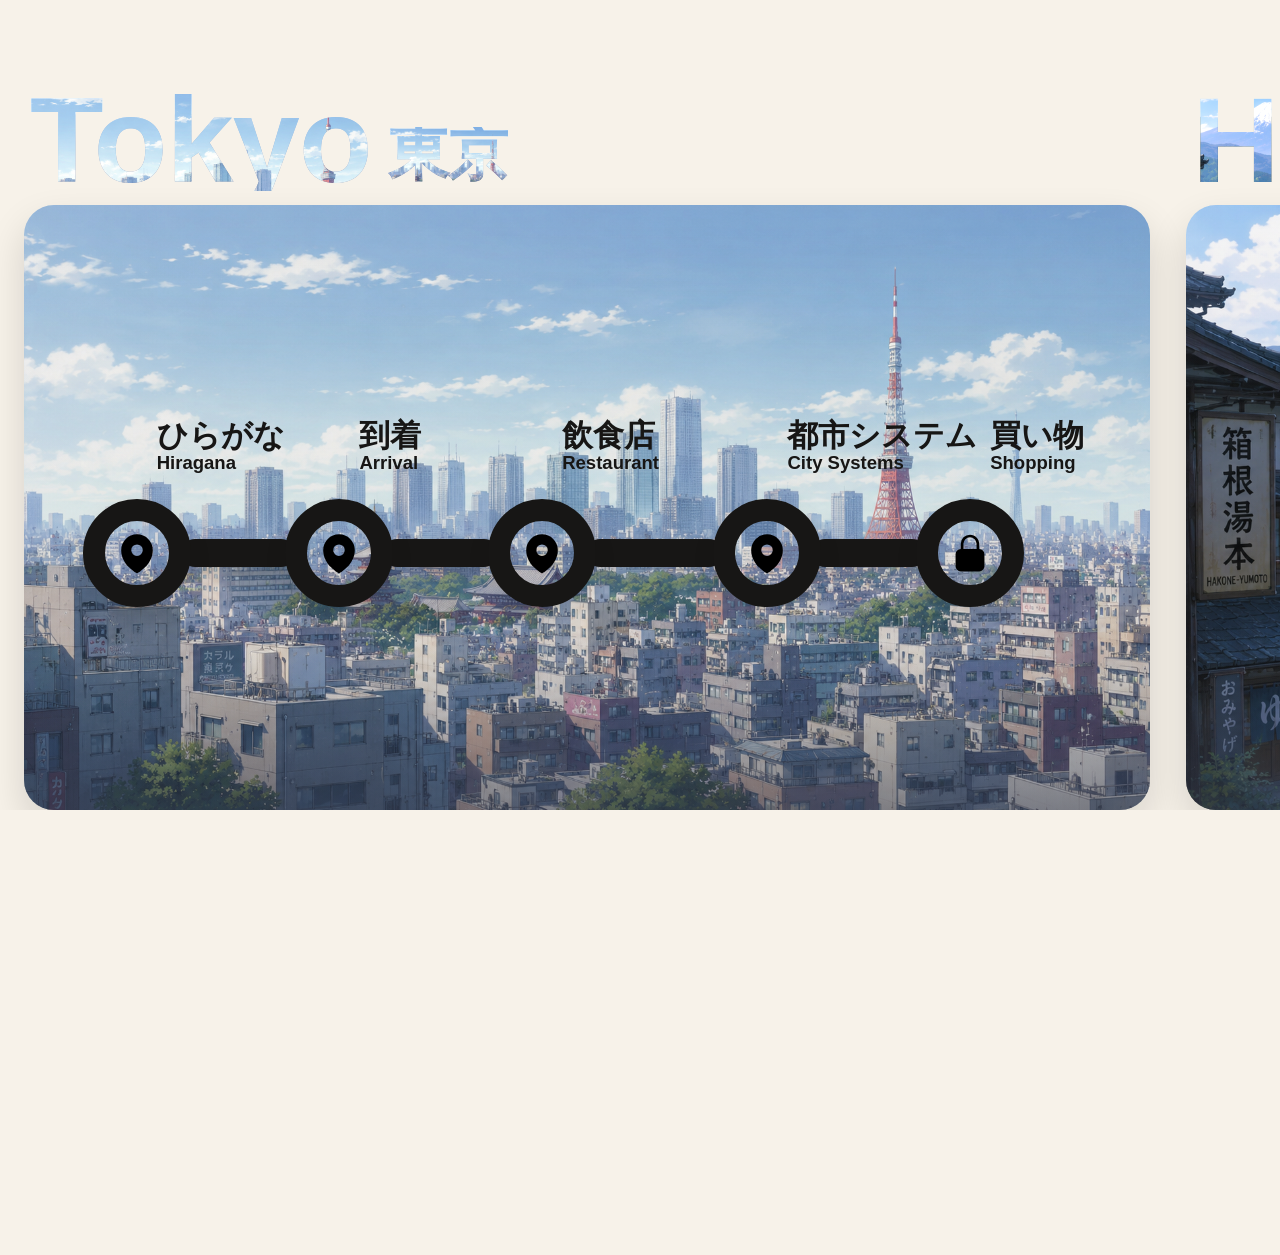
==== apps/web/index.html @ 24645b96 "Initial app import with offline PWA shell" ====
<!DOCTYPE html>
<html lang="en">
  <head>
    <meta charset="UTF-8" />
    <meta name="viewport" content="width=device-width, initial-scale=1.0, viewport-fit=cover" />
    <meta name="theme-color" content="#f6f0e4" />
    <meta name="apple-mobile-web-app-capable" content="yes" />
    <meta name="apple-mobile-web-app-status-bar-style" content="default" />
    <meta name="apple-mobile-web-app-title" content="Japan Study" />
    <link rel="manifest" href="./manifest.webmanifest?v=20260530a" />
    <link rel="apple-touch-icon" href="./icons/icon-192.png" />
    <title>Japanese Study Companion - Restaurant Slice</title>
    <link rel="stylesheet" href="./styles.css?v=20260528e" />
  </head>
  <body>
    <main class="app-shell">
      <section class="screen world-screen" id="worldScreen">
        <div class="world-status hidden" id="worldStatus" role="status" aria-live="polite"></div>
        <section class="world-map-scroll" id="worldMapScroll" aria-label="World map">
          <div class="world-map-track" id="worldMapTrack"></div>
        </section>
        <div class="world-popover-layer" id="worldPopoverLayer" aria-hidden="true"></div>
        <div class="world-modal-layer hidden" id="worldModalLayer" aria-hidden="true">
          <div class="world-modal-backdrop" id="worldModalBackdrop"></div>
          <div class="lesson-picker-modal" id="lessonPickerModal" role="dialog" aria-modal="true" aria-labelledby="lessonPickerTitle">
            <button class="lesson-picker-close" id="lessonPickerClose" type="button" aria-label="Close lesson picker">×</button>
            <div class="lesson-picker-art">
              <img id="lessonPickerImage" class="lesson-picker-image" src="./assets/restaurant-guide-v1.png" alt="Lesson instructor" />
            </div>
            <div class="lesson-picker-content">
              <div class="lesson-picker-header">
                <p id="lessonPickerKicker" class="lesson-picker-kicker">Tokyo / Restaurant</p>
                <h3 id="lessonPickerTitle" class="lesson-picker-title">Food Words</h3>
              </div>
              <div id="lessonPickerList" class="lesson-picker-list" aria-label="Lesson list"></div>
            </div>
          </div>
        </div>
      </section>

      <section class="screen lesson-shell hidden-screen" id="lessonShell">
        <div class="lesson-left" id="lessonLeft">
          <header class="lesson-header">
            <button
              class="lesson-chip lesson-chip-nav"
              id="lessonBackButton"
              type="button"
              aria-label="Back to world map"
            >
              <span class="lesson-chip-back">Back</span>
              <span class="chip-divider">/</span>
              <span id="locationLabel">Restaurant</span>
              <span class="chip-divider">/</span>
              <span id="sublevelLabel">Food Words</span>
            </button>
            <button
              class="progress-cluster"
              id="romajiRevealButton"
              type="button"
              aria-label="Reveal romaji now"
              title="Reveal romaji now"
            >
              <svg class="timer-ring" viewBox="0 0 64 64" aria-hidden="true">
                <circle class="timer-ring-track" cx="32" cy="32" r="26"></circle>
                <circle
                  id="timerProgress"
                  class="timer-ring-progress"
                  cx="32"
                  cy="32"
                  r="26"
                ></circle>
              </svg>
            </button>
          </header>

          <section class="progress-hud" aria-label="Lesson progress">
            <div class="progress-row">
              <div class="progress-track">
                <div id="progressFill" class="progress-fill"></div>
                <div id="progressSpark" class="progress-spark" aria-hidden="true"></div>
              </div>
              <p id="progressCount" class="progress-count">1 / 7</p>
            </div>
          </section>

          <section class="writing-stage" id="writingStage">
            <textarea
              id="answerInput"
              class="answer-input answer-input-invisible"
              rows="6"
              placeholder=""
              autocomplete="off"
              autocorrect="off"
              autocapitalize="off"
              spellcheck="false"
            ></textarea>
          </section>

          <section class="answer-entry">
            <div class="entry-actions">
              <button
                id="choicesToggleButton"
                class="ghost-button icon-button"
                type="button"
                aria-expanded="true"
                aria-label="Hide hints"
                title="Hide hints"
              >
                <span class="icon-button-eye" aria-hidden="true">
                  <svg class="icon-eye-open" xmlns="http://www.w3.org/2000/svg" fill="none" viewBox="0 0 24 24" width="22" height="22" stroke-width="1.9" stroke="currentColor">
                    <path stroke-linecap="round" stroke-linejoin="round" d="M2.036 12.322a1.012 1.012 0 0 1 0-.639C3.423 7.51 7.36 4.5 12 4.5c4.638 0 8.573 3.007 9.963 7.178.07.207.07.431 0 .639C20.577 16.49 16.64 19.5 12 19.5c-4.638 0-8.573-3.007-9.963-7.178Z" />
                    <path stroke-linecap="round" stroke-linejoin="round" d="M15 12a3 3 0 1 1-6 0 3 3 0 0 1 6 0Z" />
                  </svg>
                  <svg class="icon-eye-closed" xmlns="http://www.w3.org/2000/svg" fill="none" viewBox="0 0 24 24" width="22" height="22" stroke-width="1.9" stroke="currentColor">
                    <path stroke-linecap="round" stroke-linejoin="round" d="m3 3 18 18" />
                    <path stroke-linecap="round" stroke-linejoin="round" d="M10.584 10.587a2.25 2.25 0 0 0 3.183 3.181" />
                    <path stroke-linecap="round" stroke-linejoin="round" d="M9.88 5.09A10.94 10.94 0 0 1 12 4.875c4.569 0 8.475 2.954 9.826 7.125a10.476 10.476 0 0 1-2.918 4.522M6.61 6.609A10.944 10.944 0 0 0 2.174 12c1.351 4.171 5.257 7.125 9.826 7.125 1.772 0 3.446-.445 4.91-1.228" />
                  </svg>
                </span>
              </button>
              <button id="submitButton" class="submit-button hidden" type="button">
                Submit
              </button>
            </div>
            <p id="feedback" class="feedback"></p>
          </section>

          <section id="choicesPanel" class="choices-panel" aria-label="Reference answers">
            <div id="choicesGrid" class="choices-grid"></div>
          </section>
        </div>

        <aside class="character-panel">
          <div class="character-frame" id="characterFrame">
            <div class="character-art-shell">
              <img
                class="character-art-image"
                src="./assets/restaurant-guide-v1.png"
                alt="Restaurant guide character"
              />
              <div class="character-overlay">
                <span class="character-tag" id="characterTag">Restaurant Guide</span>
              </div>
            </div>
            <div class="character-dialogue" id="characterDialogue">
              <p id="guidePromptMode" class="guide-prompt-mode">How do you say</p>
              <p id="guideLinePrimary" class="guide-line-primary">Tea</p>
              <p id="guideLineSecondary" class="guide-line-secondary">
                
              </p>
              <div class="guide-support-row">
                <button id="supportAssetButton" class="guide-support-button hidden" type="button">
                  View Menu
                </button>
              </div>
            </div>
          </div>
        </aside>
      </section>

      <div class="support-modal-layer hidden" id="supportModalLayer" aria-hidden="true">
        <div class="support-modal-backdrop" id="supportModalBackdrop"></div>
        <div class="support-modal" id="supportModal" role="dialog" aria-modal="true" aria-labelledby="supportModalTitle">
          <button class="support-modal-close" id="supportModalClose" type="button" aria-label="Close support image">×</button>
          <div class="support-modal-header">
            <p class="support-modal-kicker">Lesson Reference</p>
            <h3 class="support-modal-title" id="supportModalTitle">Restaurant Menu</h3>
          </div>
          <div class="support-modal-body">
            <img id="supportModalImage" class="support-modal-image" src="" alt="" />
          </div>
        </div>
      </div>

      <div id="celebrationLayer" class="celebration-layer" aria-hidden="true">
        <div class="celebration-flash"></div>
        <div id="celebrationConfetti" class="celebration-confetti"></div>
        <div class="celebration-center">
          <p id="celebrationWord" class="celebration-word">やった!</p>
          <p id="celebrationSubword" class="celebration-subword">Nice!</p>
        </div>
        <div class="celebration-mascot-shell">
          <img
            id="celebrationMascot"
            class="celebration-mascot"
            src="./assets/mascots/chibi-celebrate-openarms.png"
            alt=""
          />
        </div>
      </div>
    </main>

    <script src="./app.js?v=20260530a"></script>
  </body>
</html>
---- apps/web/styles.css ----
:root {
  --bg: #f5f0e6;
  --paper: #fbf8f2;
  --ink: #1d1b1a;
  --muted: #6f655b;
  --panel: #141414;
  --panel-soft: #232221;
  --line: #b99653;
  --accent: #c8832a;
  --success: #2d7f52;
  --error: #b6483f;
  --shadow: 0 12px 28px rgba(17, 16, 14, 0.1);
  --shadow-strong: 0 18px 42px rgba(17, 16, 14, 0.16);
}

* {
  box-sizing: border-box;
}

body {
  margin: 0;
  min-height: 100vh;
  min-height: 100dvh;
  font-family: "Hiragino Sans", "Noto Sans JP", "Avenir Next", sans-serif;
  background: #f7f2e9;
  color: var(--ink);
  overflow: hidden;
}

.app-shell {
  height: 100vh;
  height: 100dvh;
  padding: 0;
  position: relative;
}

.screen {
  height: 100%;
}

.hidden-screen {
  display: none !important;
}

.hidden {
  display: none !important;
}

.world-screen {
  display: flex;
  align-items: center;
  overflow: visible;
  animation: screen-fade-in 0.32s ease;
  position: relative;
}

.world-status {
  position: absolute;
  top: 18px;
  left: 50%;
  transform: translateX(-50%);
  z-index: 40;
  max-width: min(780px, calc(100vw - 48px));
  padding: 10px 16px;
  border-radius: 999px;
  background: rgba(255, 250, 240, 0.96);
  border: 2px solid rgba(32, 24, 16, 0.14);
  color: #2f2319;
  font-size: 0.92rem;
  font-weight: 700;
  line-height: 1.25;
  text-align: center;
  box-shadow: 0 12px 30px rgba(58, 44, 27, 0.1);
}

.world-status.warning {
  background: rgba(255, 247, 219, 0.98);
  border-color: rgba(192, 141, 34, 0.26);
}

.world-status.error {
  background: rgba(255, 236, 233, 0.98);
  border-color: rgba(205, 73, 56, 0.26);
}

.world-status.hidden {
  display: none !important;
}

.world-map-scroll {
  width: 100%;
  overflow-x: auto;
  overflow-y: visible;
  scrollbar-width: none;
  -ms-overflow-style: none;
  padding: 0;
  background: transparent;
}

.world-map-scroll::-webkit-scrollbar {
  display: none;
}

.world-popover-layer {
  position: absolute;
  inset: 0;
  pointer-events: none;
  z-index: 10;
}

.world-modal-layer {
  position: absolute;
  inset: 0;
  z-index: 20;
  display: grid;
  place-items: center;
}

.world-modal-layer.hidden {
  display: none;
}

.world-modal-backdrop {
  position: absolute;
  inset: 0;
  background: rgba(20, 18, 16, 0.22);
  backdrop-filter: blur(3px);
}

.lesson-picker-modal {
  position: relative;
  width: min(980px, calc(100vw - 72px));
  max-height: min(76vh, 760px);
  display: grid;
  grid-template-columns: minmax(240px, 0.78fr) minmax(0, 1fr);
  border-radius: 28px;
  overflow: hidden;
  border: 5px solid #171615;
  background: #fbf8f1;
  box-shadow: 0 24px 52px rgba(17, 16, 14, 0.22);
}

.lesson-picker-close {
  position: absolute;
  top: 14px;
  right: 14px;
  width: 36px;
  height: 36px;
  border: none;
  border-radius: 999px;
  background: rgba(20, 19, 18, 0.78);
  color: #fff;
  font-size: 1.4rem;
  line-height: 1;
  cursor: pointer;
  z-index: 2;
}

.lesson-picker-close:hover,
.lesson-picker-close:focus-visible {
  background: rgba(20, 19, 18, 0.92);
  outline: none;
  transform: translateY(-1px);
}

.lesson-picker-art {
  position: relative;
  min-height: 100%;
  background:
    radial-gradient(circle at 66% 22%, rgba(255, 214, 138, 0.34), transparent 26%),
    linear-gradient(180deg, rgba(34, 30, 41, 0.8), rgba(16, 13, 11, 0.86)),
    linear-gradient(135deg, #463629 0%, #1f1815 42%, #0d0d0d 100%);
}

.lesson-picker-image {
  display: block;
  width: 100%;
  height: 100%;
  object-fit: cover;
}

.lesson-picker-content {
  display: flex;
  flex-direction: column;
  min-height: 0;
  padding: 22px 22px 20px;
}

.lesson-picker-header {
  padding-right: 42px;
  margin-bottom: 14px;
}

.lesson-picker-kicker {
  margin: 0 0 6px;
  font-size: 0.82rem;
  font-weight: 800;
  letter-spacing: 0.08em;
  text-transform: uppercase;
  color: rgba(29, 27, 26, 0.54);
}

.lesson-picker-title {
  margin: 0;
  font-size: clamp(1.6rem, 2.6vw, 2.2rem);
  line-height: 0.96;
  font-weight: 900;
  color: #171615;
}

.lesson-picker-list {
  display: flex;
  flex-direction: column;
  gap: 10px;
  min-height: 0;
  overflow-y: auto;
  padding-right: 4px;
}

.lesson-picker-list::-webkit-scrollbar {
  width: 8px;
}

.lesson-picker-list::-webkit-scrollbar-thumb {
  background: rgba(23, 22, 21, 0.24);
  border-radius: 999px;
}

.support-modal-layer {
  position: absolute;
  inset: 0;
  z-index: 24;
  display: grid;
  place-items: center;
}

.support-modal-backdrop {
  position: absolute;
  inset: 0;
  background: rgba(17, 16, 14, 0.42);
  backdrop-filter: blur(3px);
}

.support-modal {
  position: relative;
  width: min(920px, calc(100vw - 72px));
  max-height: min(86vh, 920px);
  border-radius: 26px;
  border: 4px solid #171615;
  background: #fbf8f1;
  box-shadow: 0 24px 52px rgba(17, 16, 14, 0.24);
  overflow: hidden;
  display: flex;
  flex-direction: column;
}

.support-modal-close {
  position: absolute;
  top: 12px;
  right: 12px;
  width: 38px;
  height: 38px;
  border: none;
  border-radius: 999px;
  background: rgba(23, 22, 21, 0.9);
  color: #fff;
  font-size: 1.5rem;
  line-height: 1;
  cursor: pointer;
  z-index: 2;
}

.support-modal-close:hover,
.support-modal-close:focus-visible {
  background: #171615;
  transform: translateY(-1px);
  outline: none;
}

.support-modal-header {
  padding: 18px 18px 0;
}

.support-modal-kicker {
  margin: 0 0 6px;
  font-size: 0.74rem;
  font-weight: 800;
  letter-spacing: 0.08em;
  text-transform: uppercase;
  color: rgba(29, 27, 26, 0.48);
}

.support-modal-title {
  margin: 0;
  font-size: 1.4rem;
  line-height: 1;
  font-weight: 900;
  color: #171615;
}

.support-modal-body {
  min-height: 0;
  overflow: auto;
  padding: 18px;
}

.support-modal-body::-webkit-scrollbar {
  width: 10px;
}

.support-modal-body::-webkit-scrollbar-thumb {
  background: rgba(23, 22, 21, 0.24);
  border-radius: 999px;
}

.support-modal-image {
  display: block;
  width: 100%;
  height: auto;
  border-radius: 18px;
  border: 3px solid #171615;
  background: #fff;
}

.lesson-level-row {
  width: 100%;
  min-height: 74px;
  border-radius: 18px;
  border: 3px solid #171615;
  background: #fffdf8;
  display: grid;
  grid-template-columns: 44px minmax(0, 1fr) auto;
  align-items: center;
  gap: 12px;
  padding: 10px 14px 10px 10px;
  text-align: left;
  box-shadow: 0 6px 0 rgba(23, 22, 21, 0.1);
}

.lesson-level-row.is-available {
  cursor: pointer;
  transition: transform 0.14s ease, box-shadow 0.16s ease, background 0.16s ease;
}

.lesson-level-row.is-available:hover,
.lesson-level-row.is-available:focus-visible,
.lesson-level-row.is-completed:hover,
.lesson-level-row.is-completed:focus-visible {
  transform: translateY(-1px);
  box-shadow: 0 10px 20px rgba(17, 16, 14, 0.12);
  outline: none;
}

.lesson-level-row.is-completed {
  cursor: pointer;
}

.lesson-level-row.is-locked {
  opacity: 0.52;
}

.lesson-level-check {
  width: 30px;
  height: 30px;
  border-radius: 50%;
  border: 3px solid #171615;
  display: grid;
  place-items: center;
  font-size: 1rem;
  font-weight: 900;
  color: transparent;
  background: #fffdf8;
}

.lesson-level-row.is-completed .lesson-level-check {
  background: #171615;
  color: #fff;
}

.lesson-level-row.is-locked .lesson-level-check::before {
  content: "•";
  color: #171615;
  font-size: 1.2rem;
  line-height: 1;
}

.lesson-level-copy {
  min-width: 0;
}

.lesson-level-title {
  display: block;
  font-size: 1rem;
  font-weight: 900;
  color: #171615;
}

.lesson-level-summary {
  display: block;
  margin-top: 2px;
  font-size: 0.8rem;
  line-height: 1.2;
  color: rgba(29, 27, 26, 0.62);
}

.lesson-level-meta {
  font-size: 0.74rem;
  font-weight: 800;
  letter-spacing: 0.08em;
  text-transform: uppercase;
  color: rgba(29, 27, 26, 0.48);
}

.world-map-track {
  width: max-content;
  display: flex;
  gap: 36px;
  align-items: center;
  padding: 0 36px 0 24px;
  background: transparent;
}

.city-column {
  width: min(1240px, 88vw);
  min-width: 920px;
  flex: 0 0 auto;
  display: flex;
  flex-direction: column;
  gap: 14px;
}

.city-title-banner {
  padding: 0 0 0 6px;
}

.city-title-mask {
  margin: 0;
  display: flex;
  align-items: flex-end;
  gap: 16px;
  font-weight: 900;
  line-height: 0.84;
  letter-spacing: -0.03em;
}

.city-title-latin,
.city-title-jp {
  display: inline-block;
  background-image: var(--city-scene);
  background-size: 130% 130%;
  background-position: center top;
  -webkit-background-clip: text;
  background-clip: text;
  color: transparent;
  filter: saturate(1.22) brightness(1.08);
}

.city-column.has-art .city-title-latin,
.city-column.has-art .city-title-jp {
  background-image: var(--city-scene-image), var(--city-scene);
  background-size: 136% auto, 130% 130%;
  background-position: center 16%, center top;
  filter: saturate(1.08) brightness(1.06);
}

.city-title-latin {
  font-size: clamp(4.9rem, 9.4vw, 7.8rem);
}

.city-title-jp {
  font-size: clamp(2.55rem, 4.8vw, 4rem);
  padding-bottom: 0.19em;
}

.city-stage {
  position: relative;
  --route-y: 57.5%;
  --stop-size: 108px;
  width: 100%;
  aspect-ratio: 1.86 / 1;
  overflow: visible;
  background: transparent;
}

.city-stage-scene {
  position: absolute;
  inset: 0;
  border-radius: 30px;
  overflow: hidden;
  box-shadow: 0 18px 38px rgba(17, 16, 14, 0.14);
  background: var(--city-scene);
  pointer-events: none;
}

.city-column.has-art .city-stage-scene {
  background-image: var(--city-scene-image), var(--city-scene);
  background-size: cover, cover;
  background-position: center, center;
}

.city-stage-scene::before {
  content: "";
  position: absolute;
  inset: 0;
  background:
    linear-gradient(180deg, rgba(255, 255, 255, 0.08) 0%, rgba(255, 255, 255, 0) 22%),
    linear-gradient(180deg, rgba(5, 8, 14, 0.02) 0%, rgba(5, 8, 14, 0.16) 100%);
  pointer-events: none;
}

.city-stage-scene::after {
  content: "";
  position: absolute;
  inset: auto 0 0;
  height: 34%;
  background:
    linear-gradient(180deg, rgba(64, 78, 106, 0) 0%, rgba(64, 78, 106, 0.18) 18%, rgba(55, 63, 84, 0.46) 58%, rgba(56, 63, 82, 0.74) 100%);
  pointer-events: none;
}

.city-stage-image {
  position: absolute;
  inset: 0;
}

.city-stage-image::before,
.city-stage-image::after {
  content: "";
  position: absolute;
  pointer-events: none;
}

.city-column.has-art .city-stage-image::before,
.city-column.has-art .city-stage-image::after {
  display: none;
}

.theme-tokyo .city-stage-image::before {
  left: 4%;
  right: 4%;
  bottom: 0;
  height: 42%;
  background:
    linear-gradient(180deg, rgba(91, 108, 142, 0) 0%, rgba(91, 108, 142, 0.36) 30%, rgba(76, 88, 113, 0.86) 100%),
    linear-gradient(90deg,
      transparent 0%,
      rgba(92, 101, 125, 0.95) 0% 4%,
      transparent 4% 5.2%,
      rgba(95, 105, 128, 0.94) 5.2% 10.8%,
      transparent 10.8% 12.4%,
      rgba(103, 112, 136, 0.96) 12.4% 17.8%,
      transparent 17.8% 19.4%,
      rgba(92, 102, 126, 0.92) 19.4% 25%,
      transparent 25% 26.4%,
      rgba(115, 125, 149, 0.94) 26.4% 31.8%,
      transparent 31.8% 33.2%,
      rgba(97, 107, 131, 0.94) 33.2% 38.8%,
      transparent 38.8% 40.2%,
      rgba(108, 117, 142, 0.94) 40.2% 46%,
      transparent 46% 47.2%,
      rgba(98, 109, 133, 0.96) 47.2% 54%,
      transparent 54% 55.4%,
      rgba(104, 113, 138, 0.96) 55.4% 61.8%,
      transparent 61.8% 63.2%,
      rgba(95, 106, 130, 0.96) 63.2% 69%,
      transparent 69% 70.2%,
      rgba(108, 118, 142, 0.94) 70.2% 76.8%,
      transparent 76.8% 78.2%,
      rgba(99, 108, 132, 0.96) 78.2% 84.2%,
      transparent 84.2% 85.6%,
      rgba(112, 121, 146, 0.94) 85.6% 91%,
      transparent 91% 92.4%,
      rgba(97, 108, 131, 0.94) 92.4% 100%);
  opacity: 0.92;
}

.theme-tokyo.has-art .city-stage-scene::before,
.theme-hakone.has-art .city-stage-scene::before {
  background:
    linear-gradient(180deg, rgba(255, 255, 255, 0.06) 0%, rgba(255, 255, 255, 0) 24%),
    linear-gradient(180deg, rgba(5, 8, 14, 0.02) 0%, rgba(5, 8, 14, 0.08) 100%);
}

.theme-tokyo.has-art .city-stage-scene::after,
.theme-hakone.has-art .city-stage-scene::after {
  height: 30%;
  background:
    linear-gradient(180deg, rgba(64, 78, 106, 0) 0%, rgba(64, 78, 106, 0.1) 28%, rgba(55, 63, 84, 0.28) 58%, rgba(56, 63, 82, 0.54) 100%);
}

.theme-tokyo .city-stage-image::after {
  right: 16%;
  top: 7%;
  width: 88px;
  height: 56%;
  background:
    linear-gradient(180deg, rgba(255, 220, 190, 0.92) 0%, rgba(231, 134, 108, 0.96) 36%, rgba(201, 78, 78, 0.96) 100%);
  clip-path: polygon(50% 0%, 66% 18%, 60% 18%, 78% 42%, 66% 42%, 88% 100%, 12% 100%, 34% 42%, 22% 42%, 40% 18%, 34% 18%);
  filter: drop-shadow(0 10px 16px rgba(183, 94, 85, 0.22));
  opacity: 0.82;
}

.theme-hakone .city-stage-image::before {
  left: -4%;
  right: -2%;
  bottom: 12%;
  height: 48%;
  background:
    linear-gradient(180deg, rgba(74, 91, 88, 0) 0%, rgba(74, 91, 88, 0.12) 18%, rgba(52, 66, 59, 0.7) 100%);
  clip-path: polygon(0% 100%, 0% 72%, 12% 56%, 22% 66%, 34% 42%, 50% 62%, 67% 34%, 83% 58%, 100% 44%, 100% 100%);
}

.theme-hakone .city-stage-image::after {
  left: 7%;
  bottom: 6%;
  width: 132px;
  height: 58%;
  border-radius: 8px 8px 16px 16px;
  background:
    linear-gradient(180deg, rgba(37, 38, 41, 0.92), rgba(26, 30, 31, 0.96)),
    linear-gradient(90deg, rgba(255,255,255,0.1), transparent 30%);
  box-shadow: 18px -10px 0 -12px rgba(39, 41, 44, 0.94);
  opacity: 0.82;
}

.theme-tokyo {
  --city-scene:
    radial-gradient(circle at 16% 18%, rgba(255, 255, 255, 0.86), transparent 10%),
    radial-gradient(circle at 34% 15%, rgba(255, 255, 255, 0.6), transparent 9%),
    linear-gradient(180deg, #94cafd 0%, #dceeff 18%, #a9c2df 19%, #8a9ebf 42%, #9096b0 57%, #818aa2 69%, #7d88a3 100%);
}

.theme-hakone {
  --city-scene:
    radial-gradient(circle at 22% 16%, rgba(255, 240, 210, 0.56), transparent 11%),
    linear-gradient(180deg, #9cc8f3 0%, #d8ebff 26%, #748f8d 27%, #4c5f55 48%, #23312a 75%, #101614 100%);
}

.theme-kyoto {
  --city-scene:
    radial-gradient(circle at 20% 18%, rgba(255, 232, 189, 0.48), transparent 11%),
    linear-gradient(180deg, #c0dbff 0%, #ebf3ff 28%, #7f8d93 29%, #6a5d59 52%, #4d413e 76%, #271f21 100%);
}

.theme-hiroshima {
  --city-scene:
    radial-gradient(circle at 18% 16%, rgba(255, 231, 201, 0.44), transparent 11%),
    linear-gradient(180deg, #b6d2f0 0%, #edf4fb 26%, #8aa1a5 27%, #6a7773 49%, #4d514c 78%, #232121 100%);
}

.theme-nara {
  --city-scene:
    radial-gradient(circle at 18% 18%, rgba(255, 240, 190, 0.48), transparent 11%),
    linear-gradient(180deg, #b4d2ef 0%, #edf5fd 28%, #90a284 29%, #657357 48%, #4e5946 76%, #242522 100%);
}

.theme-osaka {
  --city-scene:
    radial-gradient(circle at 22% 18%, rgba(255, 228, 196, 0.45), transparent 10%),
    linear-gradient(180deg, #b2d4fb 0%, #eef6ff 25%, #7b859f 26%, #6d7286 49%, #5d5361 73%, #2b252d 100%);
}

.city-route {
  position: absolute;
  inset: 0;
  z-index: 1;
  pointer-events: none;
}

.city-route-segment {
  position: absolute;
  top: var(--route-y);
  height: 28px;
  transform: translateY(-50%);
  border-radius: 999px;
  background: #171615;
  box-shadow: 0 8px 16px rgba(17, 16, 14, 0.14);
  pointer-events: none;
}

.city-stop {
  position: absolute;
  left: var(--stop-x);
  top: var(--route-y);
  transform: translate(-50%, -50%);
  width: 0;
  height: 0;
  z-index: 2;
}

.city-stop-label {
  position: absolute;
  left: 20px;
  bottom: calc(var(--stop-size) / 2 + 26px);
  min-width: 196px;
  color: #171615;
  text-shadow: 0 2px 10px rgba(255, 255, 255, 0.18);
  pointer-events: none;
}

.city-stop-jp,
.city-stop-en {
  display: block;
}

.city-stop-jp {
  font-size: clamp(1.9rem, 2.45vw, 2.8rem);
  font-weight: 900;
  line-height: 0.94;
}

.city-stop-en {
  font-size: clamp(0.95rem, 1.45vw, 1.2rem);
  font-weight: 800;
  line-height: 1;
  margin-top: 4px;
}

.city-stop-trigger {
  position: absolute;
  left: 50%;
  top: 50%;
  width: var(--stop-size);
  height: var(--stop-size);
  transform: translate(-50%, -50%);
  border-radius: 50%;
  border: 22px solid #171615;
  background: transparent;
  display: grid;
  place-items: center;
  box-shadow: 0 10px 22px rgba(17, 16, 14, 0.1);
}

.city-stop-trigger.is-available,
.city-stop-trigger.is-preview {
  cursor: pointer;
  transition: transform 0.16s ease, box-shadow 0.16s ease, border-color 0.16s ease;
}

.city-stop-trigger.is-available:hover,
.city-stop-trigger.is-available:focus-visible,
.city-stop-trigger.is-preview:hover,
.city-stop-trigger.is-preview:focus-visible {
  transform: translate(-50%, -50%) translateY(-2px);
  box-shadow: 0 14px 28px rgba(17, 16, 14, 0.16);
  border-color: #242220;
  outline: none;
}

.stop-icon-svg {
  display: block;
  width: 48px;
  height: 48px;
}

.stop-icon-pin {
  width: 46px;
  height: 46px;
}

.stop-icon-lock {
  width: 42px;
  height: 42px;
}

.city-stop.is-expanded .city-stop-trigger {
  transform: translate(-50%, -50%) scale(1.02);
  box-shadow: 0 14px 28px rgba(17, 16, 14, 0.18);
}

.city-stop-menu {
  position: absolute;
  width: 332px;
  display: flex;
  flex-direction: column;
  padding: 18px 18px 16px;
  border: 5px solid #171615;
  border-radius: 24px;
  background: rgba(251, 249, 244, 0.98);
  box-shadow: 0 10px 22px rgba(17, 16, 14, 0.12);
  z-index: 4;
  overflow: visible;
  pointer-events: auto;
}

.city-stop-menu::before {
  content: "";
  position: absolute;
  left: 26px;
  top: -24px;
  width: 34px;
  height: 34px;
  background: rgba(251, 249, 244, 0.98);
  border-top: 5px solid #171615;
  border-left: 5px solid #171615;
  transform: rotate(45deg);
}

.city-stop-menu::after {
  content: "";
  position: absolute;
  left: 42px;
  top: -14px;
  width: 26px;
  height: 22px;
  background: #f4ead8;
  border-radius: 50%;
  opacity: 0.5;
}

.city-stop-menu-body {
  display: flex;
  flex-direction: column;
  gap: 10px;
  max-height: min(320px, 52vh);
  overflow-y: auto;
  overscroll-behavior: contain;
  scrollbar-width: thin;
  scrollbar-color: rgba(23, 22, 21, 0.28) transparent;
}

.city-stop-menu-row {
  display: flex;
  align-items: center;
  gap: 10px;
  position: relative;
  z-index: 1;
  min-height: 42px;
  transform: rotate(-1deg);
}

.city-stop-menu-row:nth-child(even) {
  transform: rotate(1deg);
}

.city-stop-menu-row::before {
  content: "";
  width: 10px;
  height: 10px;
  border-radius: 50%;
  background: #171615;
  flex: 0 0 auto;
  box-shadow: 0 0 0 3px rgba(23, 22, 21, 0.08);
}

.city-stop-menu-row.is-first::before {
  width: 12px;
  height: 12px;
}

.city-stop-menu-row.is-last::before {
  opacity: 0.86;
}

.city-stop-menu-node {
  display: none;
}

.sublevel-menu-item {
  width: 100%;
  border: 4px solid #1f1f1f;
  border-radius: 16px;
  background: #fffdf8;
  min-height: 42px;
  display: flex;
  align-items: center;
  justify-content: space-between;
  gap: 8px;
  padding: 0 14px;
  font-size: 0.76rem;
  font-weight: 800;
  color: #1f1f1f;
  box-shadow: 0 3px 0 rgba(23, 22, 21, 0.12);
}

.sublevel-menu-item.is-available {
  cursor: pointer;
  transition: transform 0.14s ease, box-shadow 0.16s ease;
}

.sublevel-menu-item.is-available:hover,
.sublevel-menu-item.is-available:focus-visible {
  transform: translateY(-1px) scale(1.01);
  box-shadow: 0 7px 14px rgba(17, 16, 14, 0.12);
  outline: none;
}

.sublevel-menu-item.is-locked,
.sublevel-menu-item.is-preview {
  opacity: 0.8;
}

.sublevel-menu-state {
  font-size: 0.62rem;
  letter-spacing: 0.08em;
  text-transform: uppercase;
  color: rgba(31, 31, 31, 0.52);
}

.lesson-shell {
  display: grid;
  grid-template-columns: minmax(0, 1.55fr) minmax(320px, 0.9fr);
  gap: 14px;
  height: 100%;
  align-items: stretch;
  transition: filter 0.28s ease, transform 0.28s ease;
  position: relative;
  padding: 12px;
}

.lesson-left,
.character-frame {
  border-radius: 22px;
  overflow: hidden;
  box-shadow: var(--shadow);
  transition:
    transform 0.24s ease,
    box-shadow 0.24s ease,
    border-color 0.24s ease,
    background-color 0.24s ease;
}

.lesson-left {
  background: transparent;
  display: flex;
  flex-direction: column;
  min-height: 0;
  padding: 16px 16px 12px;
  box-shadow: none;
}

.lesson-header {
  display: flex;
  justify-content: space-between;
  gap: 10px;
  align-items: flex-start;
}

.progress-hud {
  margin-top: 8px;
  margin-bottom: 4px;
}

.progress-row {
  display: flex;
  align-items: center;
  justify-content: space-between;
  gap: 14px;
}

.progress-count {
  margin: 0;
  font-size: 0.82rem;
  font-weight: 800;
  color: rgba(29, 27, 26, 0.72);
  white-space: nowrap;
}

.progress-track {
  position: relative;
  flex: 1;
  height: 12px;
  border-radius: 999px;
  overflow: hidden;
  background:
    linear-gradient(180deg, rgba(29, 27, 26, 0.08), rgba(29, 27, 26, 0.14));
  box-shadow: inset 0 1px 2px rgba(17, 16, 14, 0.08);
}

.progress-fill {
  position: absolute;
  inset: 0 auto 0 0;
  width: 0;
  border-radius: 999px;
  background:
    linear-gradient(90deg, #ffb146 0%, #ff8744 34%, #ff5f59 62%, #ffcf6f 100%);
  box-shadow:
    0 0 0 1px rgba(255, 214, 125, 0.16),
    0 0 18px rgba(255, 143, 68, 0.22);
  transition: width 0.34s cubic-bezier(0.2, 0.9, 0.2, 1);
}

.progress-fill::after {
  content: "";
  position: absolute;
  inset: 0;
  background:
    linear-gradient(120deg, transparent 0%, rgba(255, 255, 255, 0.34) 38%, transparent 58%);
  animation: progress-sheen 2.2s linear infinite;
}

.progress-spark {
  position: absolute;
  top: 50%;
  left: 0;
  width: 20px;
  height: 20px;
  border-radius: 50%;
  background: radial-gradient(circle, rgba(255, 245, 187, 0.92) 0%, rgba(255, 215, 108, 0.48) 42%, transparent 70%);
  transform: translateY(-50%);
  transition: left 0.34s cubic-bezier(0.2, 0.9, 0.2, 1);
  pointer-events: none;
}

.lesson-chip {
  display: inline-flex;
  align-items: center;
  gap: 10px;
  background: #111;
  color: #fff;
  padding: 7px 12px;
  border-radius: 999px;
  font-size: clamp(0.74rem, 0.9vw, 0.86rem);
  letter-spacing: 0.02em;
  border: none;
}

.lesson-chip-nav {
  cursor: pointer;
  max-width: min(48vw, 340px);
  white-space: nowrap;
  overflow: hidden;
  text-overflow: ellipsis;
}

.lesson-chip-nav:hover,
.lesson-chip-nav:focus-visible {
  background: #1c1b1a;
  outline: none;
  transform: translateY(-1px);
}

.lesson-chip-back {
  font-weight: 700;
  opacity: 0.92;
}

.chip-divider {
  opacity: 0.45;
}

.progress-cluster {
  display: flex;
  align-items: center;
  justify-content: center;
  width: 42px;
  height: 42px;
  padding: 0;
  border: none;
  background: transparent;
  cursor: pointer;
  border-radius: 999px;
  transition: transform 0.16s ease, filter 0.16s ease, opacity 0.16s ease;
}

.progress-cluster:hover,
.progress-cluster:focus-visible {
  transform: scale(1.05);
  outline: none;
  filter: brightness(1.02);
}

.progress-cluster.is-revealed {
  opacity: 0.72;
}

.timer-ring {
  width: 42px;
  height: 42px;
  transform: rotate(-90deg);
}

.timer-ring-track,
.timer-ring-progress {
  fill: none;
  stroke-width: 5;
}

.timer-ring-track {
  stroke: rgba(29, 27, 26, 0.15);
}

.timer-ring-progress {
  stroke: var(--accent);
  stroke-linecap: round;
  stroke-dasharray: 163.36;
  stroke-dashoffset: 0;
  transition: stroke-dashoffset 0.12s linear, stroke 0.2s ease, filter 0.2s ease;
}

.writing-stage {
  flex: 1;
  min-height: 0;
  position: relative;
  display: flex;
  align-items: center;
  justify-content: center;
  margin: 4px 0 2px;
  transition: transform 0.24s ease, filter 0.24s ease;
}

.celebration-layer {
  position: absolute;
  inset: 0;
  z-index: 30;
  pointer-events: none;
  opacity: 0;
}

.celebration-flash {
  position: absolute;
  inset: 0;
  opacity: 0;
}

.celebration-confetti {
  position: absolute;
  inset: 0;
  overflow: hidden;
}

.celebration-center {
  position: absolute;
  top: 50%;
  left: 50%;
  transform: translate(-50%, -52%) scale(0.72);
  text-align: center;
  filter: drop-shadow(0 16px 26px rgba(0, 0, 0, 0.22));
}

.celebration-word,
.celebration-subword {
  margin: 0;
}

.celebration-word {
  font-size: clamp(3.2rem, 9vw, 7.4rem);
  font-weight: 900;
  line-height: 0.9;
  letter-spacing: 0.04em;
  text-transform: uppercase;
  color: #fff8dd;
  -webkit-text-stroke: 4px rgba(25, 20, 16, 0.34);
}

.celebration-subword {
  margin-top: 8px;
  font-size: clamp(1rem, 2.4vw, 2rem);
  font-weight: 800;
  letter-spacing: 0.1em;
  text-transform: uppercase;
  color: #fff;
}

.celebration-mascot-shell {
  position: absolute;
  right: clamp(14px, 3vw, 36px);
  bottom: clamp(10px, 2vw, 28px);
  width: clamp(150px, 20vw, 280px);
  transform: translateY(120%) rotate(-10deg);
}

.celebration-mascot {
  display: block;
  width: 100%;
  height: auto;
  filter: drop-shadow(0 24px 32px rgba(0, 0, 0, 0.24));
}

.confetti-piece {
  position: absolute;
  top: -8%;
  left: var(--x-start);
  width: var(--size);
  height: calc(var(--size) * 1.7);
  border-radius: 4px;
  opacity: 0;
}

.confetti-piece.success:nth-child(4n + 1) {
  background: #ffd54d;
}

.confetti-piece.success:nth-child(4n + 2) {
  background: #ff7a59;
}

.confetti-piece.success:nth-child(4n + 3) {
  background: #53d988;
}

.confetti-piece.success:nth-child(4n) {
  background: #6fc9ff;
}

.confetti-piece.error:nth-child(3n + 1) {
  background: #ff9b66;
}

.confetti-piece.error:nth-child(3n + 2) {
  background: #ffd45f;
}

.confetti-piece.error:nth-child(3n) {
  background: #ff6d6d;
}

.celebration-layer.is-visible {
  opacity: 1;
}

.celebration-layer.is-visible .confetti-piece {
  animation: confetti-fall var(--duration) ease-out var(--delay) forwards;
}

.celebration-layer.is-visible .celebration-center {
  animation: celebration-center-pop 1.05s cubic-bezier(0.12, 0.9, 0.2, 1) forwards;
}

.celebration-layer.is-visible .celebration-mascot-shell {
  animation: mascot-pop 0.92s cubic-bezier(0.16, 0.9, 0.24, 1) 0.08s forwards;
}

.celebration-layer.success .celebration-flash {
  background:
    radial-gradient(circle at center, rgba(255, 239, 176, 0.38), transparent 34%),
    radial-gradient(circle at 30% 24%, rgba(83, 217, 136, 0.22), transparent 24%),
    radial-gradient(circle at 72% 16%, rgba(111, 201, 255, 0.2), transparent 22%);
  animation: flash-in 0.62s ease;
}

.celebration-layer.success .celebration-word {
  background: linear-gradient(180deg, #fff8dd 0%, #ffea9b 34%, #ffb246 72%, #ff8744 100%);
  -webkit-background-clip: text;
  background-clip: text;
  color: transparent;
}

.celebration-layer.error .celebration-flash {
  background:
    radial-gradient(circle at center, rgba(255, 185, 137, 0.26), transparent 32%),
    linear-gradient(180deg, rgba(182, 72, 63, 0.1), transparent 64%);
  animation: flash-in 0.5s ease;
}

.celebration-layer.error .celebration-word {
  background: linear-gradient(180deg, #fff3d6 0%, #ffd28b 52%, #ff8a66 100%);
  -webkit-background-clip: text;
  background-clip: text;
  color: transparent;
}

.answer-entry {
  padding: 0 2px 8px;
}

.answer-input {
  width: 100%;
  min-height: 112px;
  max-height: none;
  border-radius: 24px;
  border: 2px solid rgba(185, 150, 83, 0.45);
  background: rgba(255, 255, 255, 0.88);
  padding: 18px 20px;
  font-size: clamp(1.35rem, 2vw, 1.9rem);
  line-height: 1.3;
  color: var(--ink);
  resize: none;
  outline: none;
}

.answer-input-invisible {
  width: min(100%, 880px);
  min-height: 120px;
  height: 100%;
  border: none;
  background: transparent;
  box-shadow: none;
  padding: 4px 8px;
  font-size: clamp(1.5rem, 3vw, 2.8rem);
  line-height: 1.08;
  text-align: center;
  transition: transform 0.22s ease, opacity 0.22s ease;
}

.answer-input-invisible:focus {
  border: none;
  box-shadow: none;
}

.answer-input:focus {
  border-color: var(--accent);
  box-shadow: 0 0 0 4px rgba(200, 131, 42, 0.12);
}

.entry-actions {
  display: flex;
  justify-content: flex-end;
  align-items: center;
  gap: 8px;
  margin-top: 8px;
}

.ghost-button-compact {
  padding-inline: 14px;
  min-width: 0;
}

.icon-button {
  position: relative;
  display: inline-flex;
  align-items: center;
  justify-content: center;
  width: 36px;
  height: 36px;
  min-width: 36px;
  padding: 0;
  border-radius: 999px;
  flex: 0 0 auto;
}

.icon-button-eye {
  display: inline-flex;
  align-items: center;
  justify-content: center;
  width: 22px;
  height: 22px;
  min-width: 22px;
  min-height: 22px;
  flex: 0 0 22px;
}

.icon-button-eye svg {
  display: block;
  width: 22px;
  height: 22px;
  min-width: 22px;
  min-height: 22px;
  overflow: visible;
}

.icon-eye-open,
.icon-eye-closed {
  flex: 0 0 22px;
}

.icon-button .icon-eye-closed {
  display: none;
}

.icon-button.is-hidden .icon-eye-open {
  display: none;
}

.icon-button.is-hidden .icon-eye-closed {
  display: block;
}

.icon-button.is-hidden .icon-eye-closed {
  display: block;
}

.ghost-button,
.submit-button {
  border: none;
  border-radius: 999px;
  padding: 9px 16px;
  font-size: 0.9rem;
  font-weight: 700;
  cursor: pointer;
  transition: transform 0.14s ease, box-shadow 0.18s ease, background 0.18s ease;
}

.ghost-button {
  background: rgba(29, 27, 26, 0.08);
  color: var(--ink);
}

.ghost-button:hover,
.ghost-button:focus-visible,
.submit-button:hover,
.submit-button:focus-visible {
  transform: translateY(-1px);
  box-shadow: 0 8px 20px rgba(17, 16, 14, 0.12);
  outline: none;
}

.submit-button {
  background: linear-gradient(180deg, #d6943a 0%, #b7731f 100%);
  color: #fff;
}

.submit-button:not(.hidden) {
  animation: submit-ready 0.5s cubic-bezier(0.2, 0.9, 0.2, 1);
}

.hidden {
  display: none;
}

.feedback {
  min-height: 1.2em;
  margin: 6px 2px 0;
  font-size: 0.88rem;
  color: var(--muted);
  transition: transform 0.2s ease, opacity 0.2s ease;
}

.feedback.success {
  color: var(--success);
}

.feedback.error {
  color: var(--error);
}

.choices-panel {
  margin-top: 4px;
  background: var(--panel);
  border-radius: 20px;
  padding: 10px;
  transition:
    transform 0.24s ease,
    box-shadow 0.24s ease,
    background 0.24s ease;
}

.choices-panel.is-collapsed {
  display: none;
}

.choices-grid {
  display: grid;
  grid-template-columns: repeat(2, minmax(0, 1fr));
  gap: 10px;
}

.choice-pill {
  min-height: 76px;
  border-radius: 18px;
  border: 1.5px solid rgba(185, 150, 83, 0.88);
  background: linear-gradient(180deg, rgba(36, 35, 34, 0.95), rgba(22, 22, 22, 0.98));
  color: #fff;
  padding: 10px 12px;
  display: flex;
  flex-direction: column;
  justify-content: center;
  align-items: center;
  text-align: center;
  cursor: pointer;
  appearance: none;
  -webkit-appearance: none;
  transition:
    transform 0.12s ease,
    border-color 0.12s ease,
    background 0.12s ease,
    box-shadow 0.16s ease;
}

.choice-pill:hover,
.choice-pill:focus-visible {
  border-color: rgba(224, 183, 98, 1);
  background: linear-gradient(180deg, rgba(49, 47, 45, 0.98), rgba(28, 27, 26, 1));
  transform: translateY(-1px);
  outline: none;
}

.choice-pill:active {
  transform: translateY(0);
}

.choice-pill.selected {
  border-color: rgba(231, 192, 111, 1);
  background: linear-gradient(180deg, rgba(73, 57, 31, 0.98), rgba(35, 27, 18, 1));
  box-shadow: inset 0 0 0 1px rgba(244, 214, 146, 0.16);
}

.choice-pill.choice-picked {
  animation: picked-bounce 0.34s cubic-bezier(0.2, 0.9, 0.2, 1);
}

.choice-jp {
  font-size: clamp(1.05rem, 2vw, 1.5rem);
  line-height: 1.08;
  font-weight: 700;
}

.choice-romaji {
  margin-top: 4px;
  font-size: clamp(0.8rem, 1.2vw, 1rem);
  color: rgba(255, 255, 255, 0.94);
  opacity: 0;
  transition: opacity 1s ease;
}

.choice-romaji.revealed {
  opacity: 1;
}

.choice-romaji.no-secondary {
  display: none;
}

.character-frame {
  background: #161513;
  position: relative;
  min-height: 100%;
  display: flex;
  flex-direction: column;
}

.character-art-shell {
  flex: 1;
  min-height: 0;
  position: relative;
  background:
    radial-gradient(circle at 68% 28%, rgba(255, 214, 138, 0.38), transparent 22%),
    linear-gradient(180deg, rgba(34, 30, 41, 0.8), rgba(16, 13, 11, 0.86)),
    linear-gradient(135deg, #463629 0%, #1f1815 42%, #0d0d0d 100%);
  overflow: hidden;
}

.character-art-shell::before {
  content: "";
  position: absolute;
  inset: 0;
  background:
    linear-gradient(90deg, transparent 0%, rgba(255, 255, 255, 0.05) 1%, transparent 2%),
    linear-gradient(180deg, rgba(255, 255, 255, 0.03) 0%, transparent 20%),
    radial-gradient(circle at 30% 75%, rgba(221, 151, 55, 0.12), transparent 30%);
  opacity: 0.7;
}

.character-art-image {
  position: absolute;
  inset: 0;
  width: 100%;
  height: 100%;
  object-fit: cover;
  object-position: center;
  transition: transform 0.5s ease, filter 0.35s ease;
}

.character-overlay {
  position: absolute;
  top: 14px;
  left: 14px;
  z-index: 1;
  padding: 7px 10px;
  border-radius: 999px;
  background: rgba(20, 19, 18, 0.42);
  backdrop-filter: blur(5px);
}

.character-tag {
  display: inline-block;
  padding: 0;
  border-radius: 999px;
  color: rgba(255, 255, 255, 0.95);
  font-size: 0.72rem;
  letter-spacing: 0.05em;
  text-transform: uppercase;
}

.character-dialogue {
  position: absolute;
  left: 18px;
  right: 18px;
  bottom: 18px;
  text-shadow: 0 2px 14px rgba(0, 0, 0, 0.5);
  color: #fff;
  z-index: 2;
  transition: transform 0.24s ease, opacity 0.24s ease;
}

.guide-prompt-mode {
  margin: 0;
  font-size: clamp(0.78rem, 1vw, 0.95rem);
  letter-spacing: 0.08em;
  text-transform: uppercase;
  color: rgba(255, 255, 255, 0.82);
}

.guide-line-primary {
  margin: 0;
  font-size: clamp(1.7rem, 3.1vw, 2.7rem);
  line-height: 0.96;
  font-weight: 500;
}

.guide-line-secondary {
  min-height: 1.3em;
  margin: 6px 0 0;
  font-size: clamp(0.9rem, 1.4vw, 1.25rem);
  color: rgba(255, 255, 255, 0.96);
}

.guide-support-row {
  display: flex;
  justify-content: flex-start;
  margin-top: 8px;
}

.guide-support-button {
  appearance: none;
  border: 2px solid rgba(255, 255, 255, 0.94);
  background: rgba(14, 14, 15, 0.58);
  color: #fff;
  border-radius: 999px;
  padding: 7px 12px;
  font-size: 0.74rem;
  font-weight: 800;
  letter-spacing: 0.04em;
  text-transform: uppercase;
  cursor: pointer;
  transition: transform 0.14s ease, background 0.16s ease, box-shadow 0.16s ease;
}

.guide-support-button:hover,
.guide-support-button:focus-visible {
  background: rgba(18, 18, 19, 0.78);
  box-shadow: 0 8px 18px rgba(0, 0, 0, 0.18);
  transform: translateY(-1px);
  outline: none;
}

.lesson-shell.is-transitioning .lesson-left,
.lesson-shell.is-transitioning .character-frame {
  transform: scale(0.985);
  filter: saturate(0.9);
}

.lesson-shell.is-transitioning .answer-input-invisible,
.lesson-shell.is-transitioning .character-dialogue,
.lesson-shell.is-transitioning .choices-panel {
  opacity: 0;
  transform: translateY(16px) scale(0.98);
}

.lesson-shell.is-entering .answer-input-invisible,
.lesson-shell.is-entering .character-dialogue,
.lesson-shell.is-entering .choices-panel {
  animation: question-in 0.46s cubic-bezier(0.2, 0.9, 0.2, 1);
}

.lesson-shell.is-entering .choice-pill {
  animation: choice-rise 0.42s cubic-bezier(0.2, 0.9, 0.2, 1);
}

.lesson-shell.is-entering .choice-pill:nth-child(2) {
  animation-delay: 0.04s;
}

.lesson-shell.is-entering .choice-pill:nth-child(3) {
  animation-delay: 0.08s;
}

.lesson-shell.is-entering .choice-pill:nth-child(4) {
  animation-delay: 0.12s;
}

.lesson-shell.timer-urgent .timer-ring-progress {
  stroke: #c45739;
  filter: drop-shadow(0 0 8px rgba(196, 87, 57, 0.3));
}

.lesson-shell.timer-urgent .progress-cluster {
  animation: timer-pulse 0.62s ease-in-out infinite;
}

.lesson-left.is-correct,
.character-frame.is-correct {
  box-shadow:
    0 0 0 1px rgba(74, 157, 108, 0.18),
    0 24px 54px rgba(45, 127, 82, 0.22);
}

.writing-stage.is-correct {
  transform: translateY(-6px) scale(1.018);
  filter: saturate(1.05);
}

.choices-panel.is-correct {
  background: linear-gradient(180deg, #18301f 0%, #141414 100%);
  transform: translateY(-4px);
}

.character-dialogue.is-correct {
  transform: translateY(-8px) scale(1.02);
}

.character-frame.is-correct .character-art-image {
  transform: scale(1.045);
  filter: saturate(1.15) brightness(1.05);
}

.lesson-shell.is-correct::after {
  content: "";
  position: absolute;
  inset: 0;
  pointer-events: none;
  background:
    radial-gradient(circle at 22% 30%, rgba(83, 217, 136, 0.16), transparent 24%),
    radial-gradient(circle at 72% 18%, rgba(255, 221, 112, 0.2), transparent 20%),
    linear-gradient(120deg, transparent 0%, rgba(255, 255, 255, 0.16) 48%, transparent 72%);
  animation: victory-flash 1.2s ease;
}

.feedback.success {
  color: var(--success);
  animation: feedback-pop 0.32s ease;
}

.lesson-left.is-wrong,
.character-frame.is-wrong {
  box-shadow:
    0 0 0 1px rgba(182, 72, 63, 0.16),
    0 20px 42px rgba(182, 72, 63, 0.16);
}

.writing-stage.is-wrong {
  animation: shake-x 0.52s ease;
}

.choices-panel.is-wrong {
  background: linear-gradient(180deg, #311716 0%, #141414 100%);
  transform: translateX(-2px);
}

.character-dialogue.is-wrong {
  animation: nudge-left 0.4s ease;
}

.character-frame.is-wrong .character-art-image {
  filter: saturate(0.94) brightness(0.97);
}

.lesson-shell.is-wrong::after {
  content: "";
  position: absolute;
  inset: 0;
  pointer-events: none;
  background: linear-gradient(0deg, transparent 0%, rgba(182, 72, 63, 0.12) 50%, transparent 100%);
  animation: error-flash 0.5s ease;
}

.feedback.error {
  color: var(--error);
  animation: feedback-pop 0.32s ease;
}

@keyframes question-in {
  0% {
    opacity: 0;
    transform: translateY(16px) scale(0.985);
  }
  100% {
    opacity: 1;
    transform: translateY(0);
  }
}

@keyframes choice-rise {
  0% {
    opacity: 0;
    transform: translateY(18px) scale(0.96);
  }
  100% {
    opacity: 1;
    transform: translateY(0) scale(1);
  }
}

@keyframes shake-x {
  0%,
  100% {
    transform: translateX(0);
  }
  18% {
    transform: translateX(-10px);
  }
  40% {
    transform: translateX(8px);
  }
  62% {
    transform: translateX(-6px);
  }
  82% {
    transform: translateX(3px);
  }
}

@keyframes nudge-left {
  0%,
  100% {
    transform: translateX(0);
  }
  40% {
    transform: translateX(-5px);
  }
  70% {
    transform: translateX(2px);
  }
}

@keyframes feedback-pop {
  0% {
    opacity: 0;
    transform: translateY(4px);
  }
  100% {
    opacity: 1;
    transform: translateY(0);
  }
}

@keyframes timer-pulse {
  0%,
  100% {
    transform: scale(1);
  }
  50% {
    transform: scale(1.12);
  }
}

@keyframes picked-bounce {
  0% {
    transform: scale(1);
  }
  40% {
    transform: scale(1.05);
  }
  100% {
    transform: scale(1);
  }
}

@keyframes submit-ready {
  0% {
    opacity: 0;
    transform: translateY(6px) scale(0.92);
  }
  100% {
    opacity: 1;
    transform: translateY(0) scale(1);
  }
}

@keyframes burst-pop {
  0% {
    opacity: 0;
    transform: translate(-50%, -50%) scale(0.6);
  }
  18% {
    opacity: 1;
    transform: translate(-50%, -56%) scale(1.08);
  }
  72% {
    opacity: 1;
    transform: translate(-50%, -60%) scale(1);
  }
  100% {
    opacity: 0;
    transform: translate(-50%, -68%) scale(0.96);
  }
}

@keyframes victory-flash {
  0% {
    opacity: 0;
  }
  18% {
    opacity: 1;
  }
  100% {
    opacity: 0;
  }
}

@keyframes error-flash {
  0% {
    opacity: 0;
  }
  25% {
    opacity: 1;
  }
  100% {
    opacity: 0;
  }
}

@keyframes celebration-center-pop {
  0% {
    opacity: 0;
    transform: translate(-50%, -48%) scale(0.5) rotate(-5deg);
  }
  18% {
    opacity: 1;
    transform: translate(-50%, -54%) scale(1.16) rotate(2deg);
  }
  46% {
    transform: translate(-50%, -56%) scale(1) rotate(-1deg);
  }
  100% {
    opacity: 0;
    transform: translate(-50%, -66%) scale(0.96);
  }
}

@keyframes mascot-pop {
  0% {
    transform: translateY(120%) rotate(-14deg) scale(0.8);
  }
  45% {
    transform: translateY(-10%) rotate(4deg) scale(1.06);
  }
  65% {
    transform: translateY(0) rotate(-3deg) scale(1);
  }
  100% {
    transform: translateY(8%) rotate(2deg) scale(0.98);
  }
}

@keyframes confetti-fall {
  0% {
    opacity: 0;
    transform: translate3d(0, 0, 0) rotate(0deg) scale(0.8);
  }
  10% {
    opacity: 1;
  }
  100% {
    opacity: 1;
    transform: translate3d(var(--x-drift), 110vh, 0) rotate(var(--rotate)) scale(1);
  }
}

@keyframes flash-in {
  0% {
    opacity: 0;
  }
  24% {
    opacity: 1;
  }
  100% {
    opacity: 0;
  }
}

@keyframes progress-sheen {
  0% {
    transform: translateX(-100%);
  }
  100% {
    transform: translateX(220%);
  }
}

@media (max-width: 1100px) {
  body {
    overflow: auto;
  }

  .app-shell {
    height: auto;
    min-height: 100vh;
    min-height: 100dvh;
  }

  .world-shell {
    height: auto;
    min-height: calc(100vh - 24px);
    min-height: calc(100dvh - 24px);
  }

  .lesson-shell {
    grid-template-columns: 1fr;
    height: auto;
  }

  .character-art-shell {
    min-height: 420px;
  }
}

@media (max-width: 760px) {
  .app-shell {
    padding: 10px;
  }

  .world-shell {
    padding: 14px;
  }

  .world-header {
    flex-direction: column;
    align-items: stretch;
  }

  .city-column {
    width: min(84vw, 320px);
    min-width: 280px;
  }

  .city-hero {
    min-height: 170px;
  }

  .lesson-left {
    padding: 14px 14px 12px;
    border-radius: 18px;
  }

  .lesson-header {
    flex-direction: column;
    align-items: stretch;
  }

  .lesson-chip {
    justify-content: center;
    text-align: center;
    max-width: 100%;
    white-space: normal;
  }

  .progress-cluster {
    justify-content: center;
  }

  .choices-grid {
    grid-template-columns: 1fr;
  }

  .answer-input {
    min-height: 112px;
    font-size: 1.2rem;
    max-height: none;
  }

  .writing-stage {
    min-height: 150px;
  }

  .guide-line-primary {
    font-size: 1.9rem;
  }
}

@keyframes screen-fade-in {
  from {
    opacity: 0;
    transform: translateY(10px);
  }
  to {
    opacity: 1;
    transform: translateY(0);
  }
}
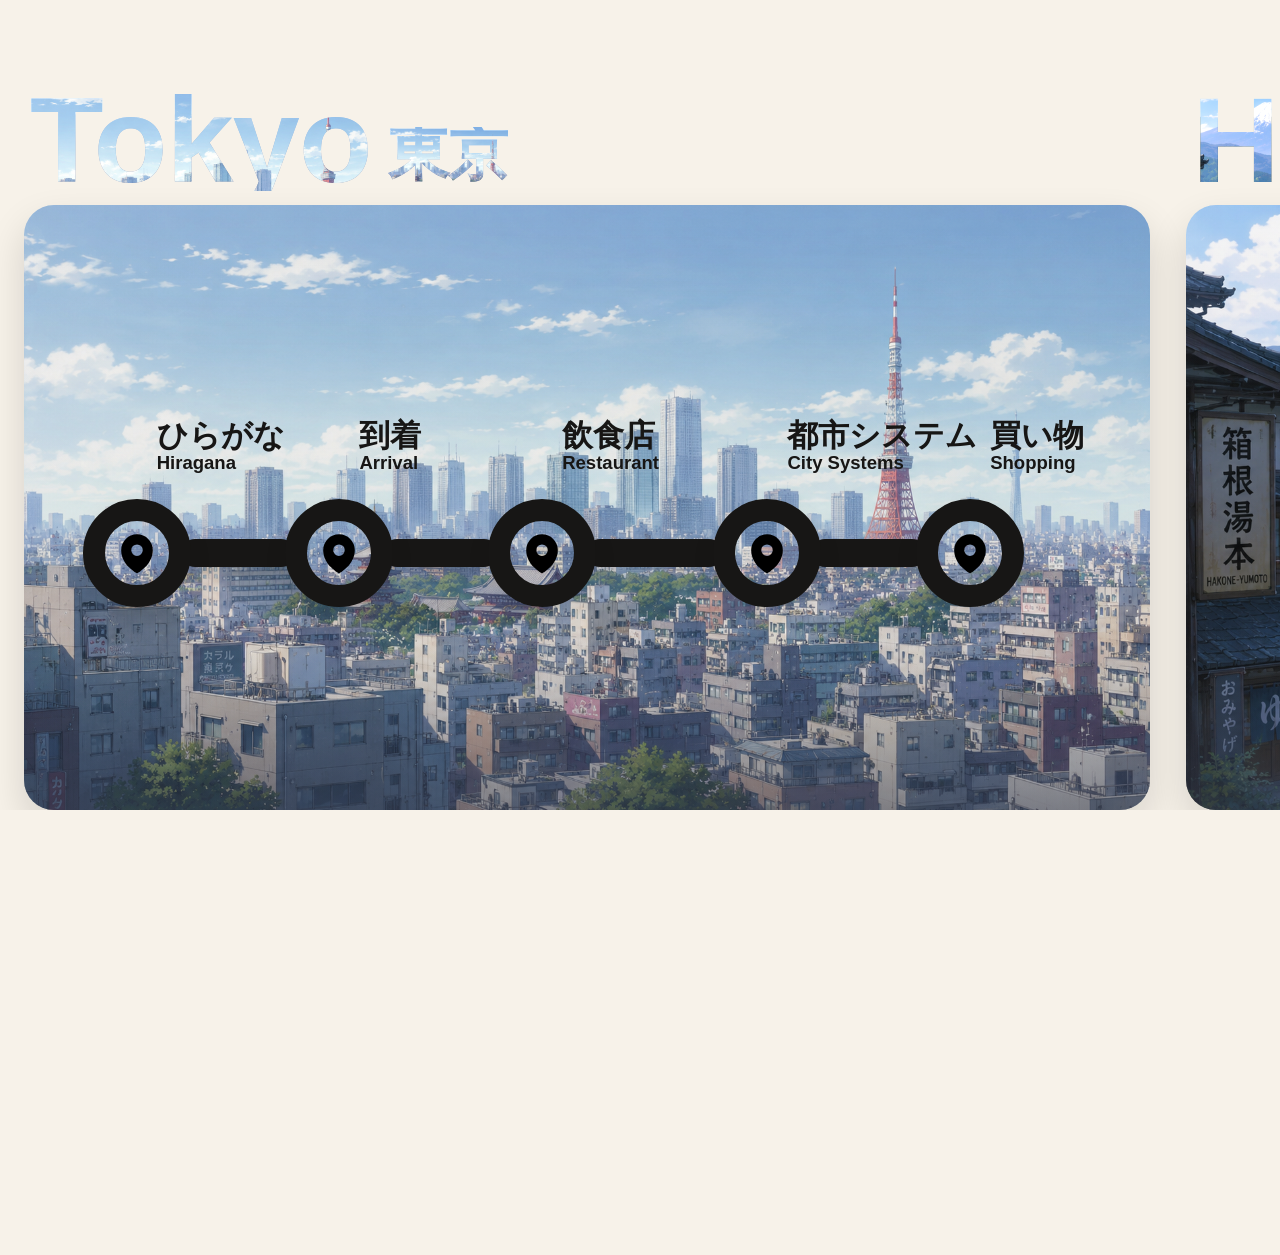
==== commit 2be2bffa: "Add shopping essentials curriculum" ====
--- a/apps/web/index.html
+++ b/apps/web/index.html
@@ -7,10 +7,10 @@
     <meta name="apple-mobile-web-app-capable" content="yes" />
     <meta name="apple-mobile-web-app-status-bar-style" content="default" />
     <meta name="apple-mobile-web-app-title" content="Japan Study" />
-    <link rel="manifest" href="./manifest.webmanifest?v=20260530a" />
+    <link rel="manifest" href="./manifest.webmanifest?v=20260820e" />
     <link rel="apple-touch-icon" href="./icons/icon-192.png" />
     <title>Japanese Study Companion - Restaurant Slice</title>
-    <link rel="stylesheet" href="./styles.css?v=20260528e" />
+    <link rel="stylesheet" href="./styles.css?v=20260820e" />
   </head>
   <body>
     <main class="app-shell">
@@ -190,6 +190,6 @@
       </div>
     </main>
 
-    <script src="./app.js?v=20260530a"></script>
+    <script src="./app.js?v=20260820e"></script>
   </body>
 </html>
